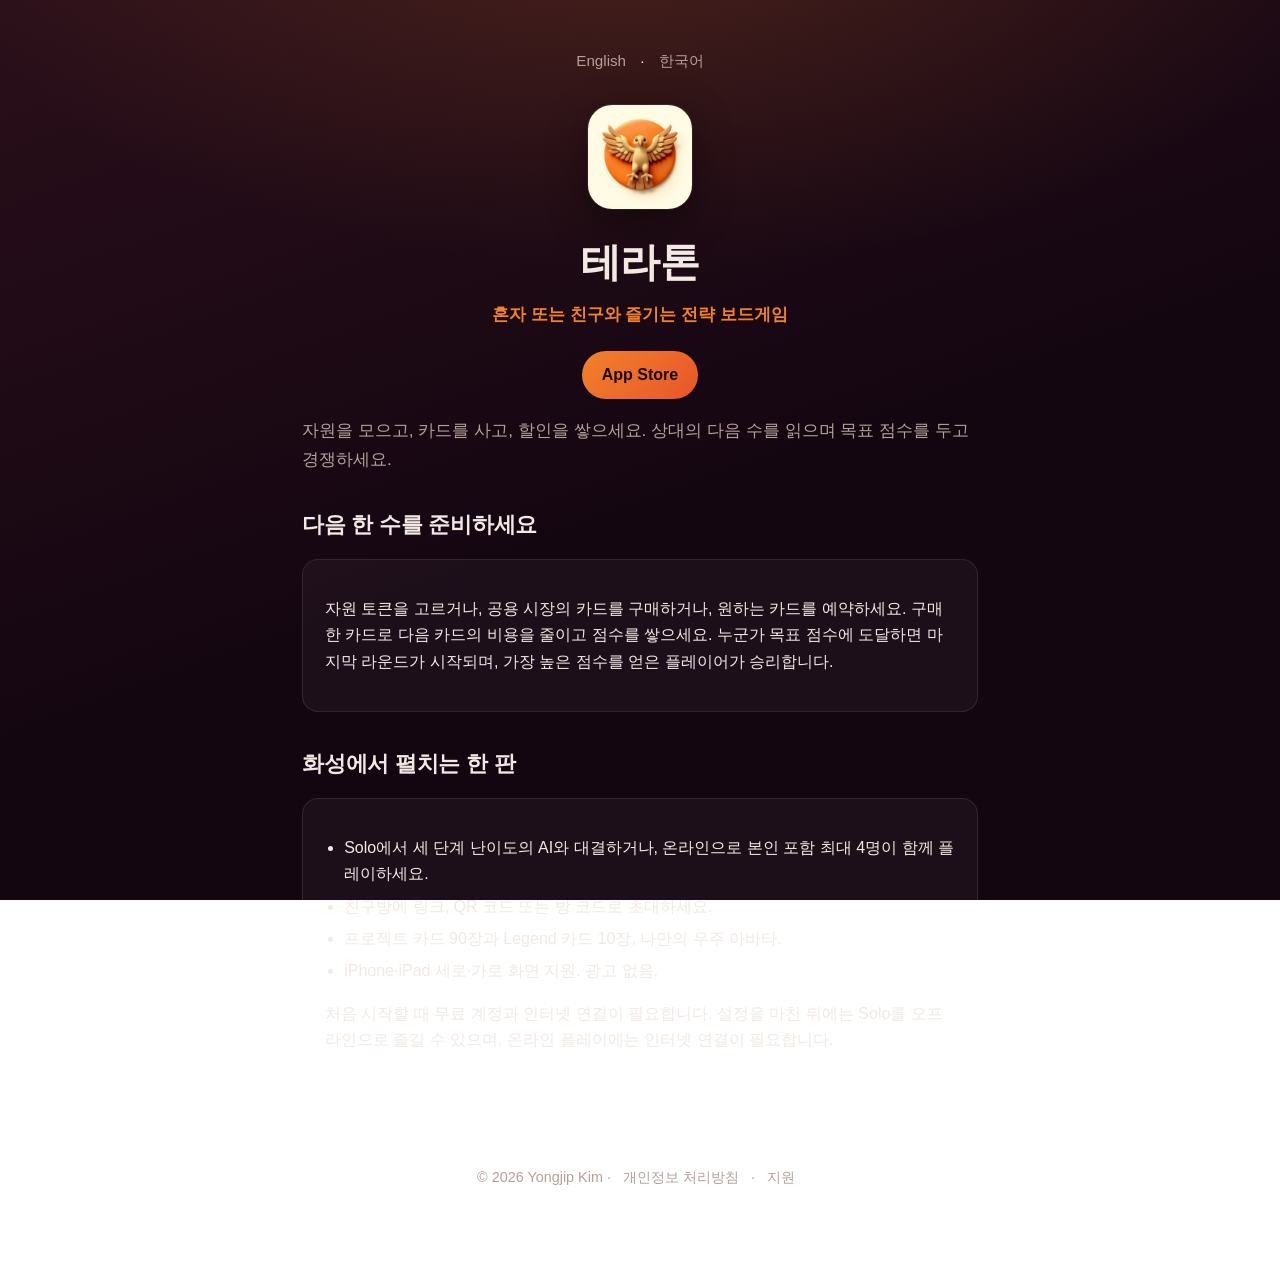
==== ko.html @ 4657c2b4 "Explain resource and card strategy in English and Korean" ====
<!doctype html>
<html lang="ko">
<head>
  <meta charset="utf-8">
  <meta name="viewport" content="width=device-width, initial-scale=1">
  <title>테라톤 — 혼자 또는 친구와 즐기는 전략 보드게임</title>
  <meta name="description" content="자원을 모으고 카드를 구매해 영구 할인을 쌓으세요. AI 또는 친구와 점수를 겨루는 화성 전략 보드게임. 최대 4인, iPhone·iPad, 광고 없음.">
  <link rel="canonical" href="https://yongjip.github.io/teratorn-game/ko.html">
  <link rel="alternate" hreflang="en" href="https://yongjip.github.io/teratorn-game/">
  <link rel="alternate" hreflang="ko" href="https://yongjip.github.io/teratorn-game/ko.html">
  <link rel="alternate" hreflang="x-default" href="https://yongjip.github.io/teratorn-game/">
  <meta property="og:type" content="website">
  <meta property="og:title" content="테라톤 — 혼자 또는 친구와 즐기는 전략 보드게임">
  <meta property="og:description" content="자원을 모으고 카드를 구매해 영구 할인을 쌓으세요. AI 또는 친구와 점수를 겨루는 화성 전략 보드게임. 최대 4인, iPhone·iPad, 광고 없음.">
  <meta property="og:url" content="https://yongjip.github.io/teratorn-game/ko.html">
  <meta property="og:image" content="https://yongjip.github.io/teratorn-game/icon.png">
  <link rel="icon" href="icon.png">
  <link rel="stylesheet" href="style.css">
</head>
<body>
  <main class="wrap">
    <nav class="top" aria-label="Language"><a href="./" lang="en" hreflang="en">English</a> · <a href="ko.html" lang="ko" hreflang="ko">한국어</a></nav>
    <header class="hero">
      <img class="icon" src="icon.png" width="104" height="104" alt="Teratorn">
      <h1>테라톤</h1>
      <p class="tag">혼자 또는 친구와 즐기는 전략 보드게임</p>
      <div class="btns"><a class="btn primary" href="https://apps.apple.com/kr/app/id6790853398">App Store</a></div>
    </header>
    <p class="lead">자원을 모으고, 카드를 사고, 할인을 쌓으세요. 상대의 다음 수를 읽으며 목표 점수를 두고 경쟁하세요.</p>
    <h2>다음 한 수를 준비하세요</h2>
    <div class="card"><p>자원 토큰을 고르거나, 공용 시장의 카드를 구매하거나, 원하는 카드를 예약하세요. 구매한 카드로 다음 카드의 비용을 줄이고 점수를 쌓으세요. 누군가 목표 점수에 도달하면 마지막 라운드가 시작되며, 가장 높은 점수를 얻은 플레이어가 승리합니다.</p></div>
    <h2>화성에서 펼치는 한 판</h2>
    <div class="card"><ul><li>Solo에서 세 단계 난이도의 AI와 대결하거나, 온라인으로 본인 포함 최대 4명이 함께 플레이하세요.</li>
<li>친구방에 링크, QR 코드 또는 방 코드로 초대하세요.</li>
<li>프로젝트 카드 90장과 Legend 카드 10장, 나만의 우주 아바타.</li>
<li>iPhone·iPad 세로·가로 화면 지원. 광고 없음.</li></ul><p>처음 시작할 때 무료 계정과 인터넷 연결이 필요합니다. 설정을 마친 뒤에는 Solo를 오프라인으로 즐길 수 있으며, 온라인 플레이에는 인터넷 연결이 필요합니다.</p></div>
    <footer>© 2026 Yongjip Kim · <a href="privacy.html">개인정보 처리방침</a> · <a href="support.html">지원</a></footer>
  </main>
</body>
</html>
---- style.css ----
:root {
  --bg: #140611;
  --bg2: #2a0f1a;
  --fg: #f2e9e4;
  --muted: #b4a099;
  --accent: #f2812b;
  --accent2: #e8552a;
  --card: rgba(255, 255, 255, 0.04);
  --border: rgba(255, 255, 255, 0.09);
}
* { box-sizing: border-box; }
html { -webkit-text-size-adjust: 100%; }
body {
  margin: 0;
  font-family: -apple-system, BlinkMacSystemFont, "Segoe UI", Roboto, Helvetica, Arial, sans-serif;
  color: var(--fg);
  line-height: 1.65;
  background:
    radial-gradient(1200px 600px at 50% -10%, rgba(242, 129, 43, 0.18), transparent 60%),
    linear-gradient(160deg, var(--bg2), var(--bg) 55%);
  background-attachment: fixed;
  min-height: 100vh;
}
.wrap { max-width: 720px; margin: 0 auto; padding: 48px 22px 72px; }
header.hero { text-align: center; padding-top: 24px; }
.icon {
  width: 104px; height: 104px; border-radius: 24px;
  box-shadow: 0 12px 40px rgba(0, 0, 0, 0.45), 0 0 0 1px var(--border);
  display: block; margin: 0 auto 20px;
}
h1 { font-size: 2.5rem; margin: 0 0 6px; letter-spacing: -0.02em; }
.tag { color: var(--accent); font-weight: 600; margin: 0 0 22px; font-size: 1.05rem; }
h2 { font-size: 1.35rem; margin: 34px 0 10px; letter-spacing: -0.01em; }
p { color: var(--fg); }
.lead { color: var(--muted); font-size: 1.08rem; }
a { color: var(--accent); text-decoration: none; }
a:hover { text-decoration: underline; }
.muted { color: var(--muted); }
.card {
  background: var(--card); border: 1px solid var(--border);
  border-radius: 16px; padding: 20px 22px; margin: 16px 0;
}
ul { padding-left: 1.2em; }
li { margin: 6px 0; }
.btns { display: flex; gap: 12px; flex-wrap: wrap; justify-content: center; margin: 8px 0 6px; }
.btn {
  display: inline-block; padding: 11px 20px; border-radius: 999px;
  border: 1px solid var(--border); color: var(--fg); font-weight: 600;
}
.btn.primary { background: linear-gradient(135deg, var(--accent), var(--accent2)); border: 0; color: #1a0a06; }
.btn:hover { text-decoration: none; border-color: var(--accent); }
nav.top { text-align: center; margin-bottom: 8px; font-size: 0.95rem; }
nav.top a { margin: 0 10px; color: var(--muted); }
footer {
  margin-top: 52px; padding-top: 22px; border-top: 1px solid var(--border);
  color: var(--muted); font-size: 0.9rem; text-align: center;
}
footer a { color: var(--muted); margin: 0 8px; }
.updated { color: var(--muted); font-size: 0.92rem; margin-top: -4px; }
code { background: rgba(255,255,255,0.07); padding: 1px 6px; border-radius: 5px; font-size: 0.92em; }
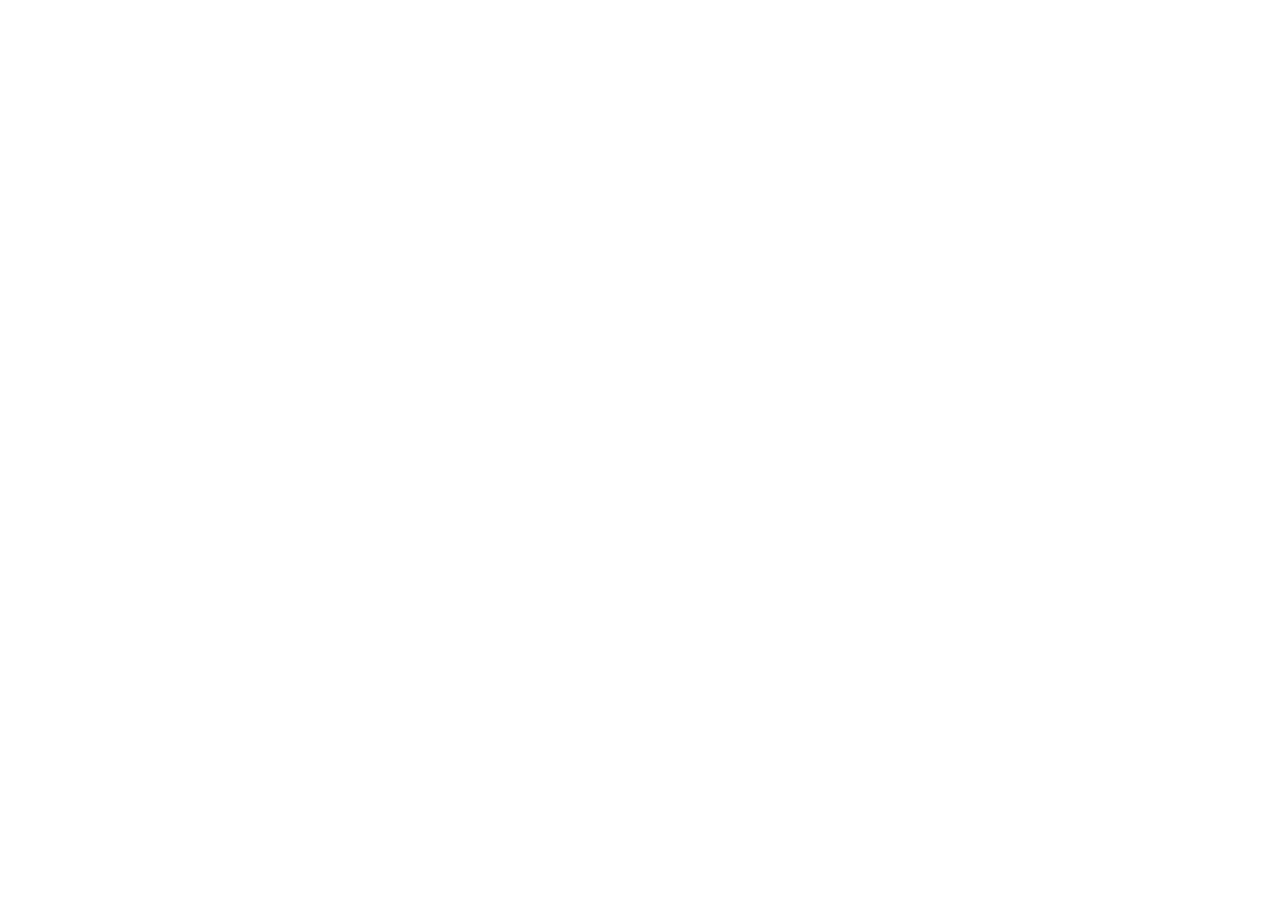
==== commit 287908a7: "chore: route legacy Teratorn pages to Oddfini" ====
--- a/ko.html
+++ b/ko.html
@@ -1,40 +1,13 @@
 <!doctype html>
 <html lang="ko">
 <head>
-  <meta charset="utf-8">
-  <meta name="viewport" content="width=device-width, initial-scale=1">
-  <title>테라톤 — 혼자 또는 친구와 즐기는 전략 보드게임</title>
-  <meta name="description" content="자원을 모으고 카드를 구매해 영구 할인을 쌓으세요. AI 또는 친구와 점수를 겨루는 화성 전략 보드게임. 최대 4인, iPhone·iPad, 광고 없음.">
-  <link rel="canonical" href="https://yongjip.github.io/teratorn-game/ko.html">
-  <link rel="alternate" hreflang="en" href="https://yongjip.github.io/teratorn-game/">
-  <link rel="alternate" hreflang="ko" href="https://yongjip.github.io/teratorn-game/ko.html">
-  <link rel="alternate" hreflang="x-default" href="https://yongjip.github.io/teratorn-game/">
-  <meta property="og:type" content="website">
-  <meta property="og:title" content="테라톤 — 혼자 또는 친구와 즐기는 전략 보드게임">
-  <meta property="og:description" content="자원을 모으고 카드를 구매해 영구 할인을 쌓으세요. AI 또는 친구와 점수를 겨루는 화성 전략 보드게임. 최대 4인, iPhone·iPad, 광고 없음.">
-  <meta property="og:url" content="https://yongjip.github.io/teratorn-game/ko.html">
-  <meta property="og:image" content="https://yongjip.github.io/teratorn-game/icon.png">
-  <link rel="icon" href="icon.png">
-  <link rel="stylesheet" href="style.css">
+<meta charset="utf-8">
+<meta name="viewport" content="width=device-width, initial-scale=1">
+<title>TERATORN — Oddfini</title>
+<link rel="canonical" href="https://oddfini.com/ko/products/teratorn/">
+<meta http-equiv="refresh" content="0; url=https://oddfini.com/ko/products/teratorn/">
 </head>
 <body>
-  <main class="wrap">
-    <nav class="top" aria-label="Language"><a href="./" lang="en" hreflang="en">English</a> · <a href="ko.html" lang="ko" hreflang="ko">한국어</a></nav>
-    <header class="hero">
-      <img class="icon" src="icon.png" width="104" height="104" alt="Teratorn">
-      <h1>테라톤</h1>
-      <p class="tag">혼자 또는 친구와 즐기는 전략 보드게임</p>
-      <div class="btns"><a class="btn primary" href="https://apps.apple.com/kr/app/id6790853398">App Store</a></div>
-    </header>
-    <p class="lead">자원을 모으고, 카드를 사고, 할인을 쌓으세요. 상대의 다음 수를 읽으며 목표 점수를 두고 경쟁하세요.</p>
-    <h2>다음 한 수를 준비하세요</h2>
-    <div class="card"><p>자원 토큰을 고르거나, 공용 시장의 카드를 구매하거나, 원하는 카드를 예약하세요. 구매한 카드로 다음 카드의 비용을 줄이고 점수를 쌓으세요. 누군가 목표 점수에 도달하면 마지막 라운드가 시작되며, 가장 높은 점수를 얻은 플레이어가 승리합니다.</p></div>
-    <h2>화성에서 펼치는 한 판</h2>
-    <div class="card"><ul><li>Solo에서 세 단계 난이도의 AI와 대결하거나, 온라인으로 본인 포함 최대 4명이 함께 플레이하세요.</li>
-<li>친구방에 링크, QR 코드 또는 방 코드로 초대하세요.</li>
-<li>프로젝트 카드 90장과 Legend 카드 10장, 나만의 우주 아바타.</li>
-<li>iPhone·iPad 세로·가로 화면 지원. 광고 없음.</li></ul><p>처음 시작할 때 무료 계정과 인터넷 연결이 필요합니다. 설정을 마친 뒤에는 Solo를 오프라인으로 즐길 수 있으며, 온라인 플레이에는 인터넷 연결이 필요합니다.</p></div>
-    <footer>© 2026 Yongjip Kim · <a href="privacy.html">개인정보 처리방침</a> · <a href="support.html">지원</a></footer>
-  </main>
+<main><h1>TERATORN</h1><p>이 페이지는 Oddfini로 이전했습니다.</p><p><a href="https://oddfini.com/ko/products/teratorn/">새 페이지로 이동</a></p></main>
 </body>
 </html>
